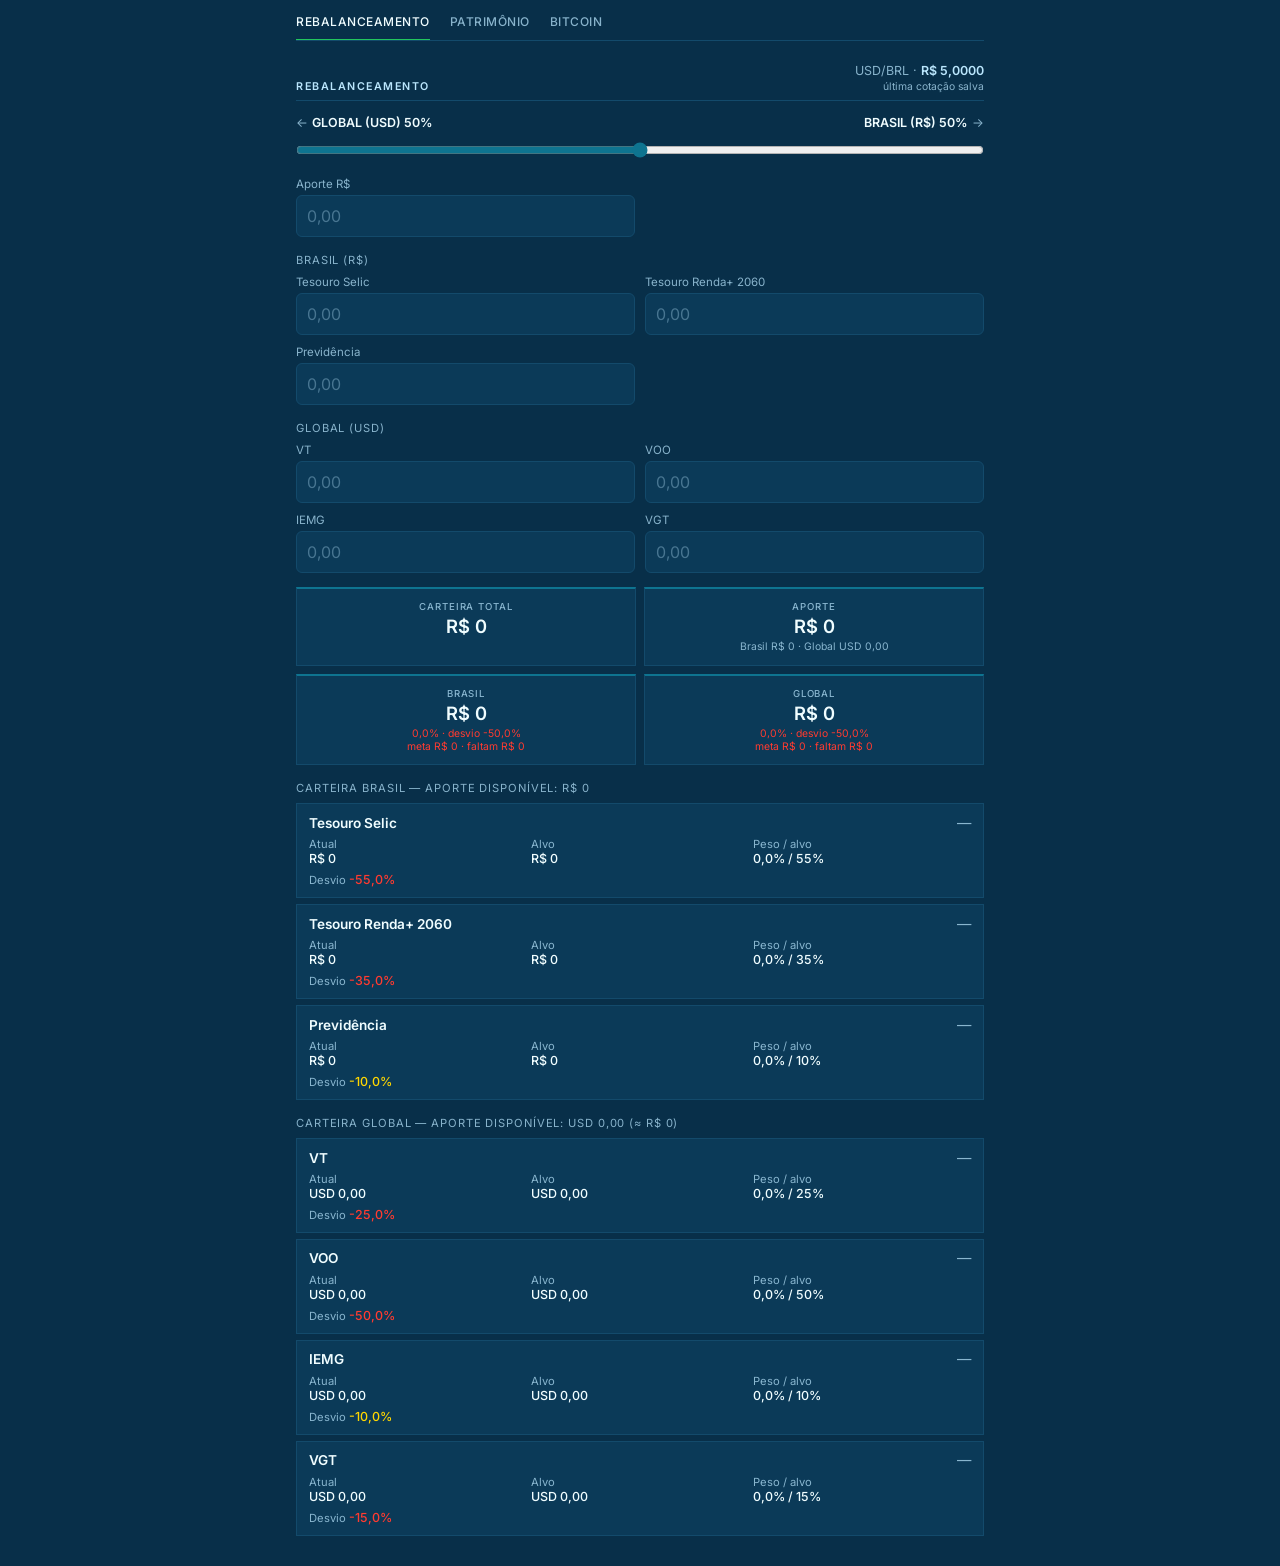
==== ferramentas/investimentos/index.html @ b2aef5d7 "Importa meus_investimentos para ferramentas/investimentos (histórico preservado)" ====
<!doctype html>
<html lang="pt-BR">
<head>
<meta charset="utf-8">
<meta name="viewport" content="width=device-width, initial-scale=1, viewport-fit=cover">
<meta name="robots" content="noindex, nofollow">
<meta name="apple-mobile-web-app-capable" content="yes">
<meta name="mobile-web-app-capable" content="yes">
<meta name="apple-mobile-web-app-status-bar-style" content="black-translucent">
<meta name="apple-mobile-web-app-title" content="Investimentos">
<meta name="theme-color" content="#082F49">
<title>Meus Investimentos</title>
<link rel="apple-touch-icon" href="apple-touch-icon.png">
<link rel="icon" type="image/png" href="apple-touch-icon.png">
<link rel="preconnect" href="https://fonts.googleapis.com">
<link rel="preconnect" href="https://fonts.gstatic.com" crossorigin>
<link href="https://fonts.googleapis.com/css2?family=Inter:wght@300;400;500;600;700&display=swap" rel="stylesheet">
<!--
  Meus Investimentos — versão web (iPhone) da sub-aba Pessoal > Investimentos
  do OpsDesk (pessoal_engine._render_rebalanceamento). Mesma regra: alvos,
  spread/IOF, rebalanceamento Brasil x Global, patrimônio consolidado e zonas
  de volatilidade + aporte extra do BTC. Sem servidor: câmbio e candles vêm de
  APIs públicas com CORS, e os valores digitados ficam só no aparelho
  (localStorage) — nada vai para o arquivo publicado.
-->
<style>
/* Paleta: #082F49 fundo · #0E7490 destaque · #22C55E positivo/ativo ·
   #BAE6FD texto secundário · #F0FDFF texto. Amarelo/vermelho só como
   semântica (alerta/erro) nos desvios e zonas. */
:root {
  --fundo: #082F49;
  --painel: #0B3A58;
  --borda: #134A6B;
  --texto: #F0FDFF;
  --azul-claro: #BAE6FD;
  --cinza: rgba(186, 230, 253, 0.72);
  --destaque: #0E7490;
  --verde: #22C55E;
  --vermelho: #FF3B30;
  --amarelo: #FFD600;
  --grafico: #061F33;
}
* { box-sizing: border-box; -webkit-tap-highlight-color: transparent; }
html, body { margin: 0; background: var(--fundo); color: var(--texto); }
body {
  font-family: 'Inter', -apple-system, sans-serif; font-size: 14px;
  padding: calc(env(safe-area-inset-top) + 8px) 16px calc(env(safe-area-inset-bottom) + 24px);
  max-width: 720px; margin: 0 auto;
}

/* Sub-abas (mesmo desenho do radio estilizado do app) */
.abas { display: flex; gap: 20px; border-bottom: 1px solid var(--borda); overflow-x: auto; }
.abas button {
  background: none; border: 0; padding: 6px 0 10px; cursor: pointer; white-space: nowrap;
  font: 500 12px 'Inter', sans-serif; letter-spacing: .5px; color: var(--cinza);
  border-bottom: 2px solid transparent; margin-bottom: -1px;
}
.abas button.ativa { color: var(--texto); border-bottom-color: var(--verde); }
.aba { display: none; }
.aba.ativa { display: block; }

.sec-hdr {
  font-size: .67rem; font-weight: 600; text-transform: uppercase; letter-spacing: .14em;
  color: var(--azul-claro); border-bottom: 1px solid var(--borda);
  padding-bottom: .4rem; margin: 1.4rem 0 .9rem;
}
/* Câmbio no canto do cabeçalho da seção (mesmo desenho do antigo topo) */
.sec-hdr.com-fx { display: flex; justify-content: space-between; align-items: flex-end; gap: 12px; }
.fx { font-size: .78rem; font-weight: 400; color: var(--cinza); text-align: right; text-transform: none; letter-spacing: 0; }
.fx strong { color: var(--azul-claro); font-weight: 600; }
.fx small { display: block; font-size: .65rem; margin-top: 2px; }
.sub-hdr { font-size: .7rem; color: var(--cinza); text-transform: uppercase; letter-spacing: .08em; margin: 1rem 0 .5rem; }

.grade { display: grid; grid-template-columns: 1fr 1fr; gap: 10px; }
.campo label { display: block; font-size: .72rem; color: var(--cinza); margin-bottom: 4px; }
.campo input {
  width: 100%; height: 42px; padding: 0 10px; border-radius: 6px;
  background: var(--painel); border: 1px solid var(--borda); color: var(--texto);
  font: 400 16px 'Inter', sans-serif; /* 16px: abaixo disso o iOS dá zoom no foco */
}
.campo input:focus { outline: none; border-color: var(--destaque); }
.campo input::placeholder { color: rgba(186, 230, 253, 0.35); }

.regua-rot { display: flex; justify-content: space-between; font-size: .78rem; color: var(--cinza); margin-bottom: 6px; }
.regua-rot strong { color: var(--texto); font-weight: 600; }
input[type=range] { width: 100%; accent-color: var(--destaque); height: 28px; margin: 0; }

.kpis { display: grid; grid-template-columns: 1fr 1fr; gap: 8px; margin-top: 14px; }
.kpi {
  background: var(--painel); border: 1px solid var(--borda); border-top: 2px solid var(--destaque);
  padding: .75rem .6rem .7rem; text-align: center; min-width: 0;
}
.kpi-label { font-size: .6rem; font-weight: 500; text-transform: uppercase; letter-spacing: .1em; color: var(--cinza); }
.kpi-value { font-size: 1.15rem; font-weight: 600; margin-top: .25rem; line-height: 1.1; overflow-wrap: anywhere; }
.kpi-sub { font-size: .65rem; color: var(--cinza); margin-top: .25rem; }

/* Ativo da carteira: card no lugar da tabela de 7 colunas */
.ativo { background: var(--painel); border: 1px solid var(--borda); padding: .6rem .75rem; margin-bottom: 6px; }
.ativo-l1 { display: flex; justify-content: space-between; align-items: baseline; gap: 8px; }
.ativo-nome { font-weight: 600; font-size: .85rem; }
.ativo-aporte { font-weight: 700; font-size: .9rem; color: var(--verde); }
.ativo-aporte.nada { color: var(--cinza); font-weight: 400; }
.ativo-l2 { display: grid; grid-template-columns: repeat(3, 1fr); gap: 4px; margin-top: .4rem; font-size: .7rem; color: var(--cinza); }
.ativo-l2 b { display: block; color: var(--texto); font-weight: 500; font-size: .78rem; }

.consolidado {
  background: var(--painel); border: 2px solid var(--verde); padding: 1.1rem 1rem; text-align: center; margin-top: 16px;
}
.consolidado .rot { font-size: .58rem; color: var(--cinza); text-transform: uppercase; letter-spacing: .18em; }
.consolidado .val { font-size: 2rem; font-weight: 700; color: var(--verde); line-height: 1.1; margin-top: .5rem; }
.consolidado .rodape { border-top: 1px solid var(--borda); margin-top: .8rem; padding-top: .6rem; font-size: .75rem; color: var(--cinza); line-height: 1.5; }

.btc-info { background: var(--painel); border: 1px solid var(--borda); padding: .7rem .6rem; margin-top: 12px; text-align: center; }
.btc-info .linha { display: grid; grid-template-columns: repeat(4, 1fr); gap: 4px; }
.btc-info .r { font-size: .55rem; color: var(--cinza); text-transform: uppercase; letter-spacing: .06em; }
.btc-info .v { font-size: .82rem; margin-top: 2px; overflow-wrap: anywhere; }
.btc-info .desc { font-size: .72rem; color: var(--cinza); margin-top: .5rem; }

.legenda { display: flex; flex-wrap: wrap; gap: 12px; font-size: .68rem; color: var(--cinza); margin: 8px 0 4px; }
.legenda svg { vertical-align: middle; margin-right: 4px; }
#grafico { position: relative; background: var(--grafico); border: 1px solid var(--borda); touch-action: pan-y; }
#grafico svg { display: block; width: 100%; }
#dica {
  position: absolute; top: 6px; left: 6px; pointer-events: none; display: none;
  background: rgba(8, 47, 73, 0.94); border: 1px solid var(--borda); padding: 5px 8px;
  font-size: .68rem; line-height: 1.45; color: var(--texto);
}

.evento { background: var(--painel); border: 1px solid var(--borda); padding: .45rem .7rem; margin-bottom: 5px; }
.evento .l1 { display: flex; justify-content: space-between; }
.evento .z { font-size: .65rem; font-weight: 700; }
.evento .a { font-size: .85rem; font-weight: 700; }
.evento .l2 { font-size: .65rem; color: var(--cinza); margin-top: 2px; }
.total-btc { background: var(--painel); border: 1px solid var(--borda); border-left: 3px solid; padding: .6rem .85rem; margin: 12px 0 6px; }
.total-btc .r { font-size: .55rem; text-transform: uppercase; letter-spacing: .09em; }
.total-btc .v { font-size: 1.15rem; font-weight: 700; margin-top: .25rem; }
.total-btc .s { font-size: .65rem; color: var(--cinza); margin-top: .2rem; }
.aviso { color: var(--cinza); font-size: .75rem; padding: .5rem 0; }
</style>
</head>
<body>

<nav class="abas" id="abas">
  <button data-aba="rebal">REBALANCEAMENTO</button>
  <button data-aba="patri">PATRIMÔNIO</button>
  <button data-aba="btc">BITCOIN</button>
</nav>

<!-- ══ 1. Rebalanceamento ══ -->
<section class="aba" id="aba-rebal">
  <div class="sec-hdr com-fx"><span>Rebalanceamento</span>
    <div class="fx">USD/BRL &middot; <strong id="cambio">—</strong><small id="cambio-quando"></small></div></div>
  <div class="regua-rot">
    <span>&larr; <strong id="rot-gl">GLOBAL (USD) 50%</strong></span>
    <span><strong id="rot-br">BRASIL (R$) 50%</strong> &rarr;</span>
  </div>
  <input type="range" id="meta_brl" min="0" max="100" step="5" value="50">
  <div class="grade" style="margin-top:10px">
    <div class="campo"><label for="ap_brl">Aporte R$</label>
      <input id="ap_brl" class="num" inputmode="decimal" placeholder="0,00"></div>
  </div>

  <div class="sub-hdr">Brasil (R$)</div>
  <div class="grade" id="inp-br"></div>
  <div class="sub-hdr">Global (USD)</div>
  <div class="grade" id="inp-gl"></div>

  <div class="kpis" id="kpis"></div>

  <div class="sub-hdr" id="hdr-br"></div>
  <div id="cart-br"></div>
  <div class="sub-hdr" id="hdr-gl"></div>
  <div id="cart-gl"></div>
</section>

<!-- ══ 2. Visão global do patrimônio ══ -->
<section class="aba" id="aba-patri">
  <div class="sec-hdr">Visão Global do Patrimônio</div>
  <div class="grade" id="inp-saldos"></div>
  <div class="consolidado">
    <div class="rot">Patrimônio Consolidado</div>
    <div class="val" id="total-geral">R$ 0</div>
    <div class="rodape" id="total-rodape"></div>
  </div>
</section>

<!-- ══ 3. Bitcoin — aporte extra ══ -->
<section class="aba" id="aba-btc">
  <div class="sec-hdr">Bitcoin</div>
  <div id="btc-carregando" class="aviso">Buscando dados do BTC...</div>
  <div id="btc-conteudo" style="display:none">
    <div class="legenda" id="legenda"></div>
    <div id="grafico"><div id="dica"></div></div>
    <div class="grade" style="margin-top:14px">
      <div class="campo"><label for="btc_saldo">Saldo BTC (R$)</label>
        <input id="btc_saldo" class="num" inputmode="decimal" placeholder="0,00"></div>
    </div>
    <div class="btc-info" id="btc-info"></div>
    <div style="margin-top:14px">
      <div class="regua-rot"><span>Coeficiente de agressividade (K)</span><strong id="rot-k">0,30</strong></div>
      <input type="range" id="btc_K" min="0.1" max="1" step="0.05" value="0.3">
      <div class="regua-rot" style="font-size:.65rem"><span>0,1 conservador</span><span>0,3 moderado</span><span>0,6 agressivo</span></div>
    </div>
    <div id="btc-eventos"></div>
  </div>
</section>

<script>
// ── Configuração estratégica (igual a pessoal_engine._render_rebalanceamento) ──
const TARGETS = {
  brasil: { "Tesouro Selic": 0.55, "Tesouro Renda+ 2060": 0.35, "Previdência": 0.10 },
  global: { "VT": 0.25, "VOO": 0.50, "IEMG": 0.10, "VGT": 0.15 },
};
const SPREAD = 0.005, IOF = 0.011, DESVIO_LIMITE = 0.10;
const CAMBIO_PADRAO = 5.0;   // mesmo fallback do app quando não há cotação

// (rótulo, chave, moeda) — saldo total de cada conta na moeda dela
const SALDOS = [
  ["XP Guilherme", "cs_xp_gui", "BRL"], ["XP Guilherme", "cs_xp_gui_usd", "USD"],
  ["XP Camila", "cs_xp_cam", "BRL"],    ["XP Camila", "cs_xp_cam_usd", "USD"],
  ["BTC", "cs_btc", "BRL"],             ["Itaú", "cs_itau", "BRL"],
  ["Nubank", "cs_nubank", "BRL"],       ["C6", "cs_c6", "BRL"],
  ["Nomad", "cs_nomad", "USD"],         ["Hyperliquid", "cs_hyperliq", "USD"],
];

const COR = { verde: "#22C55E", amarelo: "#FFD600", vermelho: "#FF3B30", cinza: "rgba(186,230,253,0.72)",
              texto: "#F0FDFF", claro: "#BAE6FD", grade: "#0E3A57" };

// ── Persistência local (só neste aparelho) ──
const LS = "meus-investimentos:v1";
let estado = {};
try { estado = JSON.parse(localStorage.getItem(LS)) || {}; } catch (e) { estado = {}; }
function salvar() { try { localStorage.setItem(LS, JSON.stringify(estado)); } catch (e) {} }

// ── Formatação BR ──
const fmt = (v, casas = 0) => Number(v || 0).toLocaleString("pt-BR",
  { minimumFractionDigits: casas, maximumFractionDigits: casas });
const brl = v => "R$ " + fmt(v, 0);
const brl2 = v => "R$ " + fmt(v, 2);
const usd = v => "USD " + fmt(v, 2);
const usd0 = v => "USD " + fmt(v, 0);
const pct = (v, casas = 1, sinal = false) => (sinal && v >= 0 ? "+" : "") + fmt(v * 100, casas) + "%";
function parseNum(s) {
  s = String(s || "").replace(/[R$\sUSD]/g, "");
  if (!s) return 0;
  if (s.includes(",")) s = s.replace(/\./g, "").replace(",", ".");
  const v = parseFloat(s);
  return isFinite(v) && v > 0 ? v : 0;
}
const corDesvio = d => Math.abs(d) <= 0.05 ? COR.verde : Math.abs(d) <= DESVIO_LIMITE ? COR.amarelo : COR.vermelho;
const $ = id => document.getElementById(id);

// ── Campos ──
function criarCampo(destino, chave, rotulo) {
  const d = document.createElement("div");
  d.className = "campo";
  d.innerHTML = `<label for="${chave}">${rotulo}</label>
    <input id="${chave}" class="num" inputmode="decimal" placeholder="0,00">`;
  destino.appendChild(d);
}
Object.keys(TARGETS.brasil).forEach(a => criarCampo($("inp-br"), "port_br_" + a, a));
Object.keys(TARGETS.global).forEach(a => criarCampo($("inp-gl"), "port_gl_" + a, a));
SALDOS.forEach(([r, k, m]) => criarCampo($("inp-saldos"), k, `${r} (${m === "BRL" ? "R$" : "USD"})`));

document.querySelectorAll("input.num").forEach(inp => {
  if (estado[inp.id]) inp.value = fmt(estado[inp.id], 2);
  inp.addEventListener("input", () => { estado[inp.id] = parseNum(inp.value); salvar(); recalcular(); });
  inp.addEventListener("blur", () => { const v = parseNum(inp.value); inp.value = v ? fmt(v, 2) : ""; });
});
const val = id => estado[id] || 0;

["meta_brl", "btc_K"].forEach(id => {
  if (estado[id] != null) $(id).value = estado[id];
  $(id).addEventListener("input", () => { estado[id] = parseFloat($(id).value); salvar(); recalcular(); });
});

// ── Abas ──
function abrirAba(nome) {
  document.querySelectorAll(".abas button").forEach(b => b.classList.toggle("ativa", b.dataset.aba === nome));
  document.querySelectorAll(".aba").forEach(s => s.classList.toggle("ativa", s.id === "aba-" + nome));
  estado.aba = nome; salvar();
  if (nome === "btc") desenharGrafico();
}
document.querySelectorAll(".abas button").forEach(b => b.addEventListener("click", () => abrirAba(b.dataset.aba)));

// ── Rebalanceamento (mesma conta de _rebalan) ──
function rebalan(brasil, global, aporteBrl, aporteUsd, cambio, META) {
  const soma = o => Object.values(o).reduce((a, b) => a + b, 0);
  const totalBr = soma(brasil), totalGl = soma(global) * cambio, totalPat = totalBr + totalGl;
  const pesoBr = totalPat ? totalBr / totalPat : 0, pesoGl = totalPat ? totalGl / totalPat : 0;
  const totalAp = aporteBrl + aporteUsd * cambio * (1 - SPREAD - IOF);
  const totalFut = totalPat + totalAp;
  const necBr = totalFut * META.brasil - totalBr, necGl = totalFut * META.global - totalGl;
  let alocBr, alocGl;
  if (necBr > 0 && necGl > 0) { alocBr = totalAp * necBr / (necBr + necGl); alocGl = totalAp * necGl / (necBr + necGl); }
  else if (necBr <= 0) { alocBr = 0; alocGl = totalAp; }
  else { alocBr = totalAp; alocGl = 0; }

  // O aporte segue a regra do app (alvo interno = classe depois do aporte); o
  // "Alvo" exibido é o da meta do slider (carteira futura × meta × peso), para
  // a tela mostrar onde cada ativo deveria estar com a meta escolhida.
  const recBr = {};
  for (const [at, pa] of Object.entries(TARGETS.brasil)) {
    const va = brasil[at] || 0, alvoAp = (totalBr + alocBr) * pa;
    recBr[at] = { atual: va, alvo: totalFut * META.brasil * pa, aporte: Math.max(0, alvoAp - va),
      desvio: totalBr ? va / totalBr - pa : -pa, peso_atual: totalBr ? va / totalBr : 0, peso_alvo: pa };
  }
  let s = Object.values(recBr).reduce((a, v) => a + v.aporte, 0);
  if (s > 0) { const f = Math.min(1, alocBr / s); Object.values(recBr).forEach(v => v.aporte *= f); }

  const alocGlUsd = cambio ? alocGl / cambio * (1 - SPREAD - IOF) : 0;
  const totalGlUsd = soma(global);
  const recGl = {};
  for (const [at, pa] of Object.entries(TARGETS.global)) {
    const va = global[at] || 0, alvoAp = (totalGlUsd + alocGlUsd) * pa;
    recGl[at] = { atual: va, alvo: cambio ? totalFut * META.global / cambio * pa : 0, aporte: Math.max(0, alvoAp - va),
      desvio: totalGlUsd ? va / totalGlUsd - pa : -pa, peso_atual: totalGlUsd ? va / totalGlUsd : 0, peso_alvo: pa };
  }
  s = Object.values(recGl).reduce((a, v) => a + v.aporte, 0);
  if (s > 0) { const f = Math.min(1, alocGlUsd / s); Object.values(recGl).forEach(v => v.aporte *= f); }

  return { totalBr, totalGl, totalPat, pesoBr, pesoGl, devBr: pesoBr - META.brasil, devGl: pesoGl - META.global,
           alocBr, alocGl, alocGlUsd, recBr, recGl, totalAp, necBr, necGl,
           metaBr: totalFut * META.brasil, metaGl: totalFut * META.global };
}

function kpi(rot, v, sub = "", cor = COR.cinza) {
  return `<div class="kpi"><div class="kpi-label">${rot}</div><div class="kpi-value">${v}</div>
    ${sub ? `<div class="kpi-sub" style="color:${cor}">${sub}</div>` : ""}</div>`;
}
// Meta da classe em R$ (carteira depois do aporte × % do slider) e quanto falta
// ou sobra para ela, já contando o aporte
const faltaMeta = (meta, nec) => `meta ${brl(meta)} · ${nec >= 0 ? "faltam" : "sobram"} ${brl(Math.abs(nec))}`;
function cardsAtivos(rec, f) {
  return Object.entries(rec).map(([at, v]) => `
    <div class="ativo">
      <div class="ativo-l1"><span class="ativo-nome">${at}</span>
        <span class="ativo-aporte ${v.aporte > 0.5 ? "" : "nada"}">${v.aporte > 0.5 ? "+ " + f(v.aporte) : "—"}</span></div>
      <div class="ativo-l2">
        <span>Atual<b>${f(v.atual)}</b></span>
        <span>Alvo<b>${f(v.alvo)}</b></span>
        <span>Peso / alvo<b>${pct(v.peso_atual)} / ${pct(v.peso_alvo, 0)}</b></span>
      </div>
      <div class="ativo-l2" style="grid-template-columns:1fr">
        <span>Desvio <b style="display:inline;color:${corDesvio(v.desvio)}">${pct(v.desvio, 1, true)}</b></span>
      </div>
    </div>`).join("");
}

let cambio = estado.cambio || CAMBIO_PADRAO;
let btc = null;

function recalcular() {
  // Rebalanceamento
  const metaBr = parseInt($("meta_brl").value, 10);
  $("rot-gl").textContent = `GLOBAL (USD) ${100 - metaBr}%`;
  $("rot-br").textContent = `BRASIL (R$) ${metaBr}%`;
  const META = { brasil: metaBr / 100, global: 1 - metaBr / 100 };
  const brasil = {}, global = {};
  Object.keys(TARGETS.brasil).forEach(a => brasil[a] = val("port_br_" + a));
  Object.keys(TARGETS.global).forEach(a => global[a] = val("port_gl_" + a));
  const r = rebalan(brasil, global, val("ap_brl"), 0, cambio, META);   // aporte só em BRL

  $("kpis").innerHTML =
    kpi("Carteira Total", brl(r.totalPat)) +
    kpi("Aporte", brl(r.totalAp), `Brasil ${brl(r.alocBr)} · Global ${usd(r.alocGlUsd)}`) +
    kpi("Brasil", brl(r.totalBr), `${fmt(r.pesoBr * 100, 1)}% · desvio ${pct(r.devBr, 1, true)}<br>${faltaMeta(r.metaBr, r.necBr)}`, corDesvio(r.devBr)) +
    kpi("Global", brl(r.totalGl), `${fmt(r.pesoGl * 100, 1)}% · desvio ${pct(r.devGl, 1, true)}<br>${faltaMeta(r.metaGl, r.necGl)}`, corDesvio(r.devGl));
  $("hdr-br").textContent = `Carteira Brasil — aporte disponível: ${brl(r.alocBr)}`;
  $("hdr-gl").textContent = `Carteira Global — aporte disponível: ${usd(r.alocGlUsd)} (≈ ${brl(r.alocGl)})`;
  $("cart-br").innerHTML = cardsAtivos(r.recBr, brl);
  $("cart-gl").innerHTML = cardsAtivos(r.recGl, usd);

  // Patrimônio consolidado
  let totBrl = 0, totUsd = 0;
  SALDOS.forEach(([, k, m]) => { if (m === "BRL") totBrl += val(k); else totUsd += val(k); });
  $("total-geral").textContent = brl(totBrl + totUsd * cambio);
  $("cambio").textContent = "R$ " + fmt(cambio, 4);
  $("cambio-quando").textContent = cambioQuando;
  $("total-rodape").innerHTML = `R$ ${fmt(totBrl, 0)} + USD ${fmt(totUsd, 0)}<br>USD/BRL R$ ${fmt(cambio, 4)} &middot; ${cambioQuando}`;

  $("rot-k").textContent = fmt(parseFloat($("btc_K").value), 2);
  renderBtcPainel();
}

// ── Câmbio (AwesomeAPI; reserva: open.er-api) ──
async function buscarCambio() {
  try {
    const j = await (await fetch("https://economia.awesomeapi.com.br/json/last/USD-BRL", { cache: "no-store" })).json();
    const v = parseFloat(j.USDBRL.bid);
    if (v > 0) return { v, quando: new Date(parseInt(j.USDBRL.timestamp, 10) * 1000) };
  } catch (e) {}
  try {
    const j = await (await fetch("https://open.er-api.com/v6/latest/USD", { cache: "no-store" })).json();
    const v = j.rates && j.rates.BRL;
    if (v > 0) return { v, quando: new Date(j.time_last_update_unix * 1000) };
  } catch (e) {}
  return null;
}
let cambioQuando = "última cotação salva";
function mostrarCambio(quando, offline) {
  cambioQuando = offline || !quando ? "última cotação salva"
    : "cotação de " + quando.toLocaleString("pt-BR", { day: "2-digit", month: "2-digit", hour: "2-digit", minute: "2-digit" });
}

// ── BTC (mesma lógica de _calcular_btc / _bandas_para_mes) ──
// Candles diários BTCUSDT da Binance (dia em UTC, como o BTC-USD do Yahoo)
const ym = d => d.toISOString().slice(0, 7);
const VOL_PERIOD = 20;

function stdAmostral(arr) {
  const m = arr.reduce((a, b) => a + b, 0) / arr.length;
  return Math.sqrt(arr.reduce((a, b) => a + (b - m) ** 2, 0) / (arr.length - 1));
}
const r6 = x => Math.round(x * 1e6) / 1e6;

function bandasParaMes(hist, ano, mes) {   // mes 1–12
  const fimMesAnt = new Date(Date.UTC(ano, mes - 1, 0));
  const refStr = ym(fimMesAnt);
  let ref = hist.filter(c => ym(c.t) === refStr);
  if (!ref.length) ref = hist.filter(c => c.t <= fimMesAnt);
  if (!ref.length) return null;
  const u = ref[ref.length - 1];
  if (u.volMensal == null || isNaN(u.volMensal)) return null;
  const b = u.c, v = u.volMensal;
  return { base: b, ub1: b * (1 + v), ub2: b * (1 + 2 * v), lb1: b * (1 - v), lb2: b * (1 - 2 * v),
           vol_mensal: v, vol_anual: u.volAnual,
           mes_ref: String(fimMesAnt.getUTCMonth() + 1).padStart(2, "0") + "/" + fimMesAnt.getUTCFullYear() };
}
function ultDuMes(ano, mes) {
  const d = new Date(Date.UTC(ano, mes, 0));
  while (d.getUTCDay() === 0 || d.getUTCDay() === 6) d.setUTCDate(d.getUTCDate() - 1);
  return d;
}

async function calcularBtc() {
  let raw = null;
  for (const host of ["https://data-api.binance.vision", "https://api.binance.com"]) {
    try {
      const r = await fetch(`${host}/api/v3/klines?symbol=BTCUSDT&interval=1d&limit=1000`, { cache: "no-store" });
      if (r.ok) { raw = await r.json(); break; }
    } catch (e) {}
  }
  if (!raw || !raw.length) return null;
  const agora = Date.now();
  const todos = raw.map(k => ({ t: new Date(k[0]), o: +k[1], h: +k[2], l: +k[3], c: +k[4], parcial: k[6] > agora }));

  // Candle do dia ainda aberto fica fora do histórico de σ (preço atual vem dele)
  const intra = todos[todos.length - 1].parcial ? todos[todos.length - 1] : null;
  const hist = intra ? todos.slice(0, -1) : todos.slice();
  const precoAtual = intra ? intra.c : hist[hist.length - 1].c;

  hist.forEach((c, i) => {
    c.ret = i ? c.c / hist[i - 1].c - 1 : NaN;
    if (i >= VOL_PERIOD) {
      const janela = hist.slice(i - VOL_PERIOD + 1, i + 1).map(x => x.ret);
      c.volAnual = r6(stdAmostral(janela) * Math.sqrt(252));
      c.volMensal = r6(c.volAnual / Math.sqrt(12));
    } else { c.volAnual = NaN; c.volMensal = NaN; }
  });

  const hoje = new Date();
  const anoH = hoje.getFullYear(), mesH = hoje.getMonth() + 1;
  const bAtual = bandasParaMes(hist, anoH, mesH);
  if (!bAtual) return null;

  // ATH: máxima dos últimos 2 anos
  const corte2a = new Date(Date.UTC(anoH - 2, hoje.getMonth(), hoje.getDate()));
  const ath = Math.max(...todos.filter(c => c.t >= corte2a).map(c => c.h));

  // Candles fechados do mês atual, para varrer as zonas atingidas
  const mesStr = `${anoH}-${String(mesH).padStart(2, "0")}`;
  const dfMes = hist.filter(c => ym(c.t) === mesStr);

  const b = { preco_base: bAtual.base, preco_atual: precoAtual, vol_anual: bAtual.vol_anual,
    vol_mensal: bAtual.vol_mensal, ub1: bAtual.ub1, ub2: bAtual.ub2, lb1: bAtual.lb1, lb2: bAtual.lb2,
    mes_ref: bAtual.mes_ref, ath, dfMes };
  const p = precoAtual;
  if (p > b.ub2)             b.posicao = ["SOBRECOMPRADO", "Acima de +2σ — risco elevado de reversão", COR.vermelho];
  else if (p > b.ub1)        b.posicao = ["AQUECIDO", "Entre +1σ e +2σ — momentum positivo, atenção", COR.amarelo];
  else if (p > b.preco_base) b.posicao = ["NEUTRO-ALTA", "Acima do preço-base, dentro das bandas normais", COR.claro];
  else if (p > b.lb1)        b.posicao = ["NEUTRO-BAIXA", "Abaixo do preço-base, dentro das bandas normais", COR.texto];
  else if (p > b.lb2)        b.posicao = ["BARATO", "Entre -1σ e -2σ — zona de acumulação histórica", COR.verde];
  else                       b.posicao = ["MUITO BARATO", "Abaixo de -2σ — evento raro, oportunidade forte", COR.verde];

  // Gráfico: 3 meses (mês-2, mês-1, mês atual), bandas de cada mês até o último DU
  const meses = [];
  for (let k = 2; k >= 0; k--) { const d = new Date(anoH, hoje.getMonth() - k, 1); meses.push([d.getFullYear(), d.getMonth() + 1]); }
  const inicio = new Date(Date.UTC(meses[0][0], meses[0][1] - 1, 1));
  b.graf = {
    candles: hist.filter(c => c.t >= inicio), intra, inicio, fim: ultDuMes(anoH, mesH),
    bandas: meses.map(([a, m]) => ({ a, m, x0: new Date(Date.UTC(a, m - 1, 1)), x1: ultDuMes(a, m), b: bandasParaMes(hist, a, m) }))
                 .filter(x => x.b),
  };
  return b;
}

// (chave, cor, rótulo, tracejado, espessura) — -1σ e -2σ no verde das zonas de compra,
// separados pelo traço; velas de alta em verde e de baixa em azul claro (o
// teal #0E7490 some no fundo escuro do gráfico)
const BANDAS = [["ub2", "#F0FDFF", "+2σ", "5 4", 1.5], ["ub1", "#BAE6FD", "+1σ", "5 4", 1.5],
                ["base", "rgba(186,230,253,0.45)", "Base", "5 4", 1.5],
                ["lb1", "#22C55E", "-1σ", "5 4", 1.5], ["lb2", "#22C55E", "-2σ", "1.5 3", 2.2]];
const VELA = { alta: "#22C55E", baixa: "#BAE6FD" };
$("legenda").innerHTML = BANDAS.map(([, c, s, d, w]) =>
  `<span><svg width="16" height="4"><line x1="0" x2="16" y1="2" y2="2" stroke="${c}" stroke-width="${w}" stroke-dasharray="${d}"/></svg>${s}</span>`).join("");

function desenharGrafico() {
  if (!btc || !$("aba-btc").classList.contains("ativa")) return;
  const g = btc.graf, box = $("grafico");
  const W = box.clientWidth || 340, H = Math.round(Math.min(400, Math.max(260, W * 0.75)));
  const ML = 4, MR = 52, MT = 10, MB = 22;
  const velas = g.intra ? [...g.candles, g.intra] : g.candles;
  const vals = velas.flatMap(c => [c.h, c.l]).concat(g.bandas.flatMap(x => [x.b.ub2, x.b.lb2]));
  let yMin = Math.min(...vals), yMax = Math.max(...vals);
  const pad = (yMax - yMin) * 0.04; yMin -= pad; yMax += pad;
  const t0 = g.inicio.getTime(), t1 = g.fim.getTime() + 864e5;
  const X = t => ML + (t - t0) / (t1 - t0) * (W - ML - MR);
  const Y = v => MT + (yMax - v) / (yMax - yMin) * (H - MT - MB);
  const larg = Math.max(1, (W - ML - MR) / ((t1 - t0) / 864e5) * 0.7);

  let svg = `<svg viewBox="0 0 ${W} ${H}" height="${H}" font-family="Inter" font-size="10">`;
  // grade horizontal + rótulos de preço
  const passo = Math.pow(10, Math.floor(Math.log10((yMax - yMin) / 4)));
  const mult = [1, 2, 2.5, 5, 10].find(m => (yMax - yMin) / (passo * m) <= 6) * passo;
  for (let v = Math.ceil(yMin / mult) * mult; v <= yMax; v += mult) {
    svg += `<line x1="${ML}" x2="${W - MR}" y1="${Y(v)}" y2="${Y(v)}" stroke="${COR.grade}"/>
      <text x="${W - MR + 4}" y="${Y(v) + 3}" fill="${COR.cinza}">${fmt(v / 1000, 0)} mil</text>`;
  }
  // meses no eixo x
  g.bandas.concat().forEach(x => {
    const nome = x.x0.toLocaleString("pt-BR", { month: "short", timeZone: "UTC" }).replace(".", "");
    svg += `<line x1="${X(x.x0)}" x2="${X(x.x0)}" y1="${MT}" y2="${H - MB}" stroke="${COR.grade}"/>
      <text x="${X(x.x0) + 4}" y="${H - 7}" fill="${COR.cinza}">${nome}/${String(x.a).slice(2)}</text>`;
  });
  // bandas tracejadas
  g.bandas.forEach(x => BANDAS.forEach(([k, cor, , traco, esp]) => {
    svg += `<line x1="${X(x.x0)}" x2="${X(x.x1.getTime() + 864e5)}" y1="${Y(x.b[k])}" y2="${Y(x.b[k])}"
      stroke="${cor}" stroke-width="${esp}" stroke-dasharray="${traco}"/>`;
  }));
  // velas
  velas.forEach(c => {
    const cor = c.c >= c.o ? VELA.alta : VELA.baixa, xc = X(c.t.getTime() + 432e5);
    const op = c === g.intra ? ' opacity="0.75"' : "";
    const yTop = Y(Math.max(c.o, c.c)), hCorpo = Math.max(1, Math.abs(Y(c.o) - Y(c.c)));
    svg += `<g${op}><line x1="${xc}" x2="${xc}" y1="${Y(c.h)}" y2="${Y(c.l)}" stroke="${cor}"/>
      <rect x="${xc - larg / 2}" y="${yTop}" width="${larg}" height="${hCorpo}" fill="${cor}"/></g>`;
  });
  svg += `<line id="mira" x1="0" x2="0" y1="${MT}" y2="${H - MB}" stroke="${COR.claro}" stroke-dasharray="2 3" visibility="hidden"/></svg>`;
  box.innerHTML = svg + `<div id="dica"></div>`;

  // Toque: mostra a vela mais próxima
  const s = box.querySelector("svg"), mira = box.querySelector("#mira"), dica = $("dica");
  function mostrar(ev) {
    const rect = s.getBoundingClientRect(), px = (ev.clientX - rect.left) * W / rect.width;
    let melhor = velas[0];
    velas.forEach(c => { if (Math.abs(X(c.t.getTime() + 432e5) - px) < Math.abs(X(melhor.t.getTime() + 432e5) - px)) melhor = c; });
    const xc = X(melhor.t.getTime() + 432e5);
    mira.setAttribute("x1", xc); mira.setAttribute("x2", xc); mira.setAttribute("visibility", "visible");
    const banda = g.bandas.find(x => melhor.t >= x.x0 && melhor.t.getTime() < x.x1.getTime() + 864e5);
    dica.innerHTML = `<b>${melhor.t.toLocaleDateString("pt-BR", { timeZone: "UTC" })}${melhor === g.intra ? " (parcial)" : ""}</b><br>
      A ${fmt(melhor.o)} · M ${fmt(melhor.h)}<br>m ${fmt(melhor.l)} · F ${fmt(melhor.c)}` +
      (banda ? `<br><span style="color:${COR.cinza}">base ${fmt(banda.b.base)} · −1σ ${fmt(banda.b.lb1)} · −2σ ${fmt(banda.b.lb2)}</span>` : "");
    dica.style.display = "block";
    dica.style.left = (xc / W * rect.width > rect.width / 2 ? 6 : rect.width - dica.offsetWidth - 6) + "px";
  }
  s.addEventListener("pointerdown", mostrar);
  s.addEventListener("pointermove", ev => { if (ev.pointerType !== "touch" || ev.buttons) mostrar(ev); });
  s.addEventListener("pointerleave", () => { mira.setAttribute("visibility", "hidden"); dica.style.display = "none"; });
}
window.addEventListener("resize", desenharGrafico);

function renderBtcPainel() {
  if (!btc) return;
  // Campo próprio; vazio, cai no saldo BTC da visão global
  const posicao = val("btc_saldo") || val("cs_btc");
  const [zona, desc, cor] = btc.posicao;
  $("btc-info").innerHTML = `<div class="linha">
      <div><div class="r">Preço</div><div class="v">${usd0(btc.preco_atual)}</div></div>
      <div><div class="r">Vol. Mensal</div><div class="v">${fmt(btc.vol_mensal * 100, 2)}%</div></div>
      <div><div class="r">Posição</div><div class="v">${brl(posicao)}</div></div>
      <div><div class="r">Zona</div><div class="v" style="font-weight:700;color:${cor}">${zona}</div></div>
    </div><div class="desc">${desc}</div>`;

  const K = parseFloat($("btc_K").value), ath = btc.ath;
  const el = $("btc-eventos");
  if (posicao === 0) { el.innerHTML = `<div class="aviso">Preencha o saldo BTC para calcular o aporte extra.</div>`; return; }
  if (!btc.dfMes.length) { el.innerHTML = ""; return; }

  const eventos = [], vistas = new Set();
  for (const c of btc.dfMes) {
    let zonaEv, fator;
    if (c.l <= btc.lb2 && !vistas.has("MUITO BARATO")) { zonaEv = "MUITO BARATO"; fator = 1.5; }
    else if (c.l <= btc.lb1 && !vistas.has("BARATO")) { zonaEv = "BARATO"; fator = 1.0; }
    else continue;
    vistas.add(zonaEv);
    const dd = Math.max(0, (ath - c.l) / ath);
    const base = posicao * dd * fator * K;
    const ap = Math.round(Math.min(posicao * 0.20, Math.max(500, base)) * 100) / 100;
    eventos.push({ data: c.t.toLocaleDateString("pt-BR", { day: "2-digit", month: "2-digit", timeZone: "UTC" }),
                   zona: zonaEv, low: c.l, dd, fator, aporte: ap });
  }
  if (!eventos.length) { el.innerHTML = `<div class="aviso">Nenhuma banda de suporte atingida no mês atual.</div>`; return; }

  const total = eventos.reduce((a, e) => a + e.aporte, 0);
  const corTot = COR.verde;
  el.innerHTML = `<div class="total-btc" style="border-left-color:${corTot}">
      <div class="r" style="color:${corTot}">Total sugerido no mês</div>
      <div class="v">${brl2(total)}</div>
      <div class="s">ATH ref.: ${usd0(ath)} · K=${fmt(K, 2)}</div></div>` +
    eventos.map(e => { const cc = e.zona === "MUITO BARATO" ? COR.verde : COR.claro;
      return `<div class="evento" style="border-left:2px solid ${cc}">
        <div class="l1"><span class="z" style="color:${cc}">${e.zona}</span><span class="a">${brl2(e.aporte)}</span></div>
        <div class="l2">${e.data} · Low ${usd0(e.low)} · DD ${fmt(e.dd * 100, 1)}% · Fator ${fmt(e.fator, 1)}x</div></div>`; }).join("");
}

// ── Carga ──
let ultimaCarga = 0;
async function carregar() {
  ultimaCarga = Date.now();
  $("btc-carregando").style.display = ""; $("btc-carregando").textContent = "Buscando dados do BTC...";
  const [fx, b] = await Promise.all([buscarCambio(), calcularBtc().catch(() => null)]);
  if (fx) { cambio = fx.v; estado.cambio = fx.v; salvar(); mostrarCambio(fx.quando, false); }
  else mostrarCambio(null, true);
  btc = b;
  if (btc) { $("btc-carregando").style.display = "none"; $("btc-conteudo").style.display = ""; }
  else $("btc-carregando").textContent = "Não foi possível buscar os dados do BTC.";
  recalcular();
  desenharGrafico();
}
// Sem botão de atualizar: busca ao abrir e de novo quando o app volta à tela
// (instalado no iPhone ele é só retomado, não recarregado), se a última busca
// tiver mais de 5 min — o mesmo TTL do cache do app desktop
document.addEventListener("visibilitychange", () => {
  if (document.visibilityState === "visible" && Date.now() - ultimaCarga > 5 * 60 * 1000) carregar();
});

abrirAba(estado.aba || "rebal");
mostrarCambio(null, true);
recalcular();
carregar();
</script>
</body>
</html>
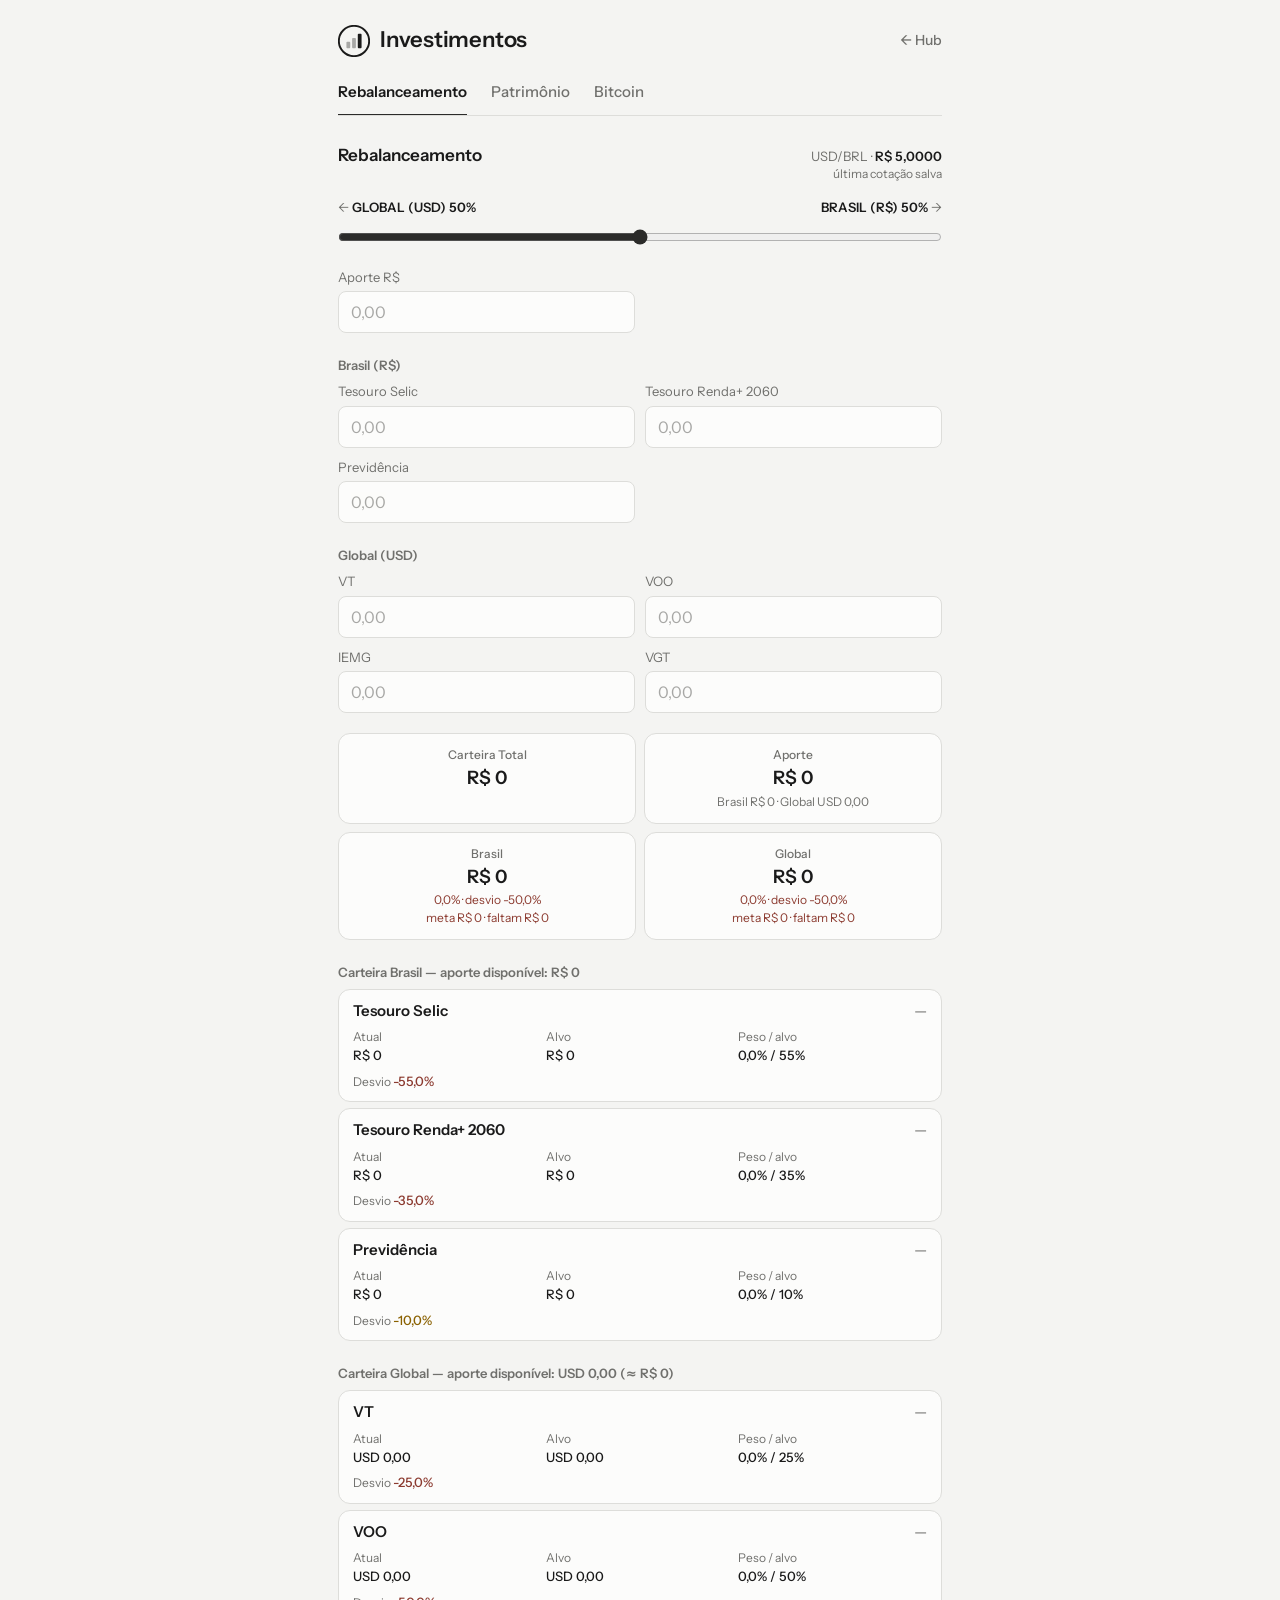
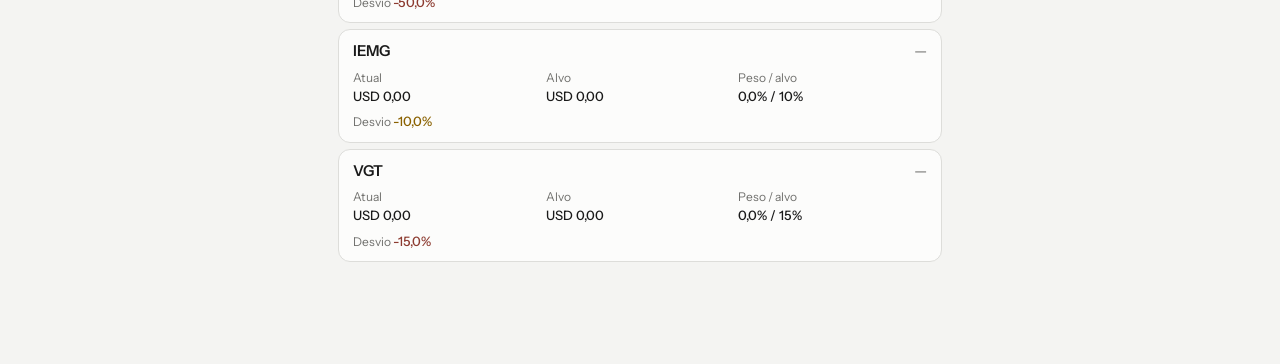
==== commit 8641234e: "Cria o hub: tela inicial, tema grafite compartilhado e backup dos dados - index.html com registro de" ====
--- a/ferramentas/investimentos/index.html
+++ b/ferramentas/investimentos/index.html
@@ -6,15 +6,17 @@
 <meta name="robots" content="noindex, nofollow">
 <meta name="apple-mobile-web-app-capable" content="yes">
 <meta name="mobile-web-app-capable" content="yes">
-<meta name="apple-mobile-web-app-status-bar-style" content="black-translucent">
+<meta name="apple-mobile-web-app-status-bar-style" content="default">
 <meta name="apple-mobile-web-app-title" content="Investimentos">
-<meta name="theme-color" content="#082F49">
-<title>Meus Investimentos</title>
-<link rel="apple-touch-icon" href="apple-touch-icon.png">
-<link rel="icon" type="image/png" href="apple-touch-icon.png">
+<meta name="theme-color" content="#F4F4F2" media="(prefers-color-scheme: light)">
+<meta name="theme-color" content="#151515" media="(prefers-color-scheme: dark)">
+<title>Investimentos</title>
+<link rel="apple-touch-icon" href="apple-touch-icon.png?v=2">
+<link rel="icon" type="image/png" href="icon-512.png?v=2">
 <link rel="preconnect" href="https://fonts.googleapis.com">
 <link rel="preconnect" href="https://fonts.gstatic.com" crossorigin>
-<link href="https://fonts.googleapis.com/css2?family=Inter:wght@300;400;500;600;700&display=swap" rel="stylesheet">
+<link href="https://fonts.googleapis.com/css2?family=Instrument+Sans:wght@400;500;600;700&display=swap" rel="stylesheet">
+<link rel="stylesheet" href="../../compartilhado/tema.css">
 <!--
   Meus Investimentos — versão web (iPhone) da sub-aba Pessoal > Investimentos
   do OpsDesk (pessoal_engine._render_rebalanceamento). Mesma regra: alvos,
@@ -24,126 +26,97 @@
   (localStorage) — nada vai para o arquivo publicado.
 -->
 <style>
-/* Paleta: #082F49 fundo · #0E7490 destaque · #22C55E positivo/ativo ·
-   #BAE6FD texto secundário · #F0FDFF texto. Amarelo/vermelho só como
-   semântica (alerta/erro) nos desvios e zonas. */
-:root {
-  --fundo: #082F49;
-  --painel: #0B3A58;
-  --borda: #134A6B;
-  --texto: #F0FDFF;
-  --azul-claro: #BAE6FD;
-  --cinza: rgba(186, 230, 253, 0.72);
-  --destaque: #0E7490;
-  --verde: #22C55E;
-  --vermelho: #FF3B30;
-  --amarelo: #FFD600;
-  --grafico: #061F33;
-}
-* { box-sizing: border-box; -webkit-tap-highlight-color: transparent; }
-html, body { margin: 0; background: var(--fundo); color: var(--texto); }
-body {
-  font-family: 'Inter', -apple-system, sans-serif; font-size: 14px;
-  padding: calc(env(safe-area-inset-top) + 8px) 16px calc(env(safe-area-inset-bottom) + 24px);
-  max-width: 720px; margin: 0 auto;
-}
-
-/* Sub-abas (mesmo desenho do radio estilizado do app) */
-.abas { display: flex; gap: 20px; border-bottom: 1px solid var(--borda); overflow-x: auto; }
-.abas button {
-  background: none; border: 0; padding: 6px 0 10px; cursor: pointer; white-space: nowrap;
-  font: 500 12px 'Inter', sans-serif; letter-spacing: .5px; color: var(--cinza);
-  border-bottom: 2px solid transparent; margin-bottom: -1px;
-}
-.abas button.ativa { color: var(--texto); border-bottom-color: var(--verde); }
+/* Visual do tema grafite (compartilhado/tema.css). Cores semânticas só para
+   significado: --positivo (compra/ok), --alerta (atenção), --perigo (risco). */
 .aba { display: none; }
 .aba.ativa { display: block; }
 
-.sec-hdr {
-  font-size: .67rem; font-weight: 600; text-transform: uppercase; letter-spacing: .14em;
-  color: var(--azul-claro); border-bottom: 1px solid var(--borda);
-  padding-bottom: .4rem; margin: 1.4rem 0 .9rem;
-}
-/* Câmbio no canto do cabeçalho da seção (mesmo desenho do antigo topo) */
-.sec-hdr.com-fx { display: flex; justify-content: space-between; align-items: flex-end; gap: 12px; }
-.fx { font-size: .78rem; font-weight: 400; color: var(--cinza); text-align: right; text-transform: none; letter-spacing: 0; }
-.fx strong { color: var(--azul-claro); font-weight: 600; }
-.fx small { display: block; font-size: .65rem; margin-top: 2px; }
-.sub-hdr { font-size: .7rem; color: var(--cinza); text-transform: uppercase; letter-spacing: .08em; margin: 1rem 0 .5rem; }
+.sec-hdr { font: 600 1.0625rem/1.3 var(--fonte); margin: 0 0 1rem; }
+.sec-hdr.com-fx { display: flex; justify-content: space-between; align-items: baseline; gap: 12px; }
+.fx { font-size: .8125rem; font-weight: 400; color: var(--suave); text-align: right; }
+.fx strong { color: var(--tinta); font-weight: 600; }
+.fx small { display: block; font-size: .75rem; margin-top: 2px; }
+.sub-hdr { font: 600 .8125rem/1.3 var(--fonte); color: var(--suave); margin: 1.5rem 0 .5rem; }
 
 .grade { display: grid; grid-template-columns: 1fr 1fr; gap: 10px; }
-.campo label { display: block; font-size: .72rem; color: var(--cinza); margin-bottom: 4px; }
+.campo label { display: block; font-size: .8125rem; color: var(--suave); margin-bottom: 4px; }
 .campo input {
-  width: 100%; height: 42px; padding: 0 10px; border-radius: 6px;
-  background: var(--painel); border: 1px solid var(--borda); color: var(--texto);
-  font: 400 16px 'Inter', sans-serif; /* 16px: abaixo disso o iOS dá zoom no foco */
-}
-.campo input:focus { outline: none; border-color: var(--destaque); }
-.campo input::placeholder { color: rgba(186, 230, 253, 0.35); }
-
-.regua-rot { display: flex; justify-content: space-between; font-size: .78rem; color: var(--cinza); margin-bottom: 6px; }
-.regua-rot strong { color: var(--texto); font-weight: 600; }
-input[type=range] { width: 100%; accent-color: var(--destaque); height: 28px; margin: 0; }
-
-.kpis { display: grid; grid-template-columns: 1fr 1fr; gap: 8px; margin-top: 14px; }
+  width: 100%; height: 42px; padding: 0 .75rem; border-radius: .5rem;
+  background: var(--papel); border: 1px solid var(--linha); color: var(--tinta);
+  font: 400 16px var(--fonte); /* 16px: abaixo disso o iOS dá zoom no foco */
+}
+.campo input:focus { outline: none; border-color: var(--folha); }
+.campo input::placeholder { color: var(--suave); opacity: .6; }
+
+.regua-rot { display: flex; justify-content: space-between; gap: 8px; font-size: .8125rem; color: var(--suave); margin-bottom: 6px; }
+.regua-rot strong { color: var(--tinta); font-weight: 600; }
+input[type=range] { width: 100%; accent-color: var(--folha); height: 28px; margin: 0; }
+
+.kpis { display: grid; grid-template-columns: 1fr 1fr; gap: 8px; margin-top: 1.25rem; }
 .kpi {
-  background: var(--painel); border: 1px solid var(--borda); border-top: 2px solid var(--destaque);
-  padding: .75rem .6rem .7rem; text-align: center; min-width: 0;
-}
-.kpi-label { font-size: .6rem; font-weight: 500; text-transform: uppercase; letter-spacing: .1em; color: var(--cinza); }
+  background: var(--papel); border: 1px solid var(--linha); border-radius: .75rem;
+  padding: .75rem .625rem; text-align: center; min-width: 0;
+}
+.kpi-label { font-size: .75rem; font-weight: 500; color: var(--suave); }
 .kpi-value { font-size: 1.15rem; font-weight: 600; margin-top: .25rem; line-height: 1.1; overflow-wrap: anywhere; }
-.kpi-sub { font-size: .65rem; color: var(--cinza); margin-top: .25rem; }
+.kpi-sub { font-size: .75rem; color: var(--suave); margin-top: .25rem; }
 
 /* Ativo da carteira: card no lugar da tabela de 7 colunas */
-.ativo { background: var(--painel); border: 1px solid var(--borda); padding: .6rem .75rem; margin-bottom: 6px; }
+.ativo { background: var(--papel); border: 1px solid var(--linha); border-radius: .75rem; padding: .625rem .875rem; margin-bottom: 6px; }
 .ativo-l1 { display: flex; justify-content: space-between; align-items: baseline; gap: 8px; }
-.ativo-nome { font-weight: 600; font-size: .85rem; }
-.ativo-aporte { font-weight: 700; font-size: .9rem; color: var(--verde); }
-.ativo-aporte.nada { color: var(--cinza); font-weight: 400; }
-.ativo-l2 { display: grid; grid-template-columns: repeat(3, 1fr); gap: 4px; margin-top: .4rem; font-size: .7rem; color: var(--cinza); }
-.ativo-l2 b { display: block; color: var(--texto); font-weight: 500; font-size: .78rem; }
+.ativo-nome { font-weight: 600; font-size: .9375rem; }
+.ativo-aporte { font-weight: 700; font-size: .9375rem; color: var(--positivo); }
+.ativo-aporte.nada { color: var(--suave); font-weight: 400; }
+.ativo-l2 { display: grid; grid-template-columns: repeat(3, 1fr); gap: 4px; margin-top: .375rem; font-size: .75rem; color: var(--suave); }
+.ativo-l2 b { display: block; color: var(--tinta); font-weight: 500; font-size: .8125rem; }
 
 .consolidado {
-  background: var(--painel); border: 2px solid var(--verde); padding: 1.1rem 1rem; text-align: center; margin-top: 16px;
-}
-.consolidado .rot { font-size: .58rem; color: var(--cinza); text-transform: uppercase; letter-spacing: .18em; }
-.consolidado .val { font-size: 2rem; font-weight: 700; color: var(--verde); line-height: 1.1; margin-top: .5rem; }
-.consolidado .rodape { border-top: 1px solid var(--borda); margin-top: .8rem; padding-top: .6rem; font-size: .75rem; color: var(--cinza); line-height: 1.5; }
-
-.btc-info { background: var(--painel); border: 1px solid var(--borda); padding: .7rem .6rem; margin-top: 12px; text-align: center; }
+  background: var(--papel); border: 1px solid var(--linha); border-radius: .75rem;
+  padding: 1.25rem 1rem; text-align: center; margin-top: 1rem;
+}
+.consolidado .rot { font-size: .8125rem; font-weight: 600; color: var(--suave); }
+.consolidado .val { font-size: 2rem; font-weight: 700; line-height: 1.1; margin-top: .375rem; letter-spacing: -.01em; }
+.consolidado .rodape { border-top: 1px solid var(--linha); margin-top: .875rem; padding-top: .625rem; font-size: .8125rem; color: var(--suave); line-height: 1.5; }
+
+.btc-info { background: var(--papel); border: 1px solid var(--linha); border-radius: .75rem; padding: .75rem .625rem; margin-top: 12px; text-align: center; }
 .btc-info .linha { display: grid; grid-template-columns: repeat(4, 1fr); gap: 4px; }
-.btc-info .r { font-size: .55rem; color: var(--cinza); text-transform: uppercase; letter-spacing: .06em; }
-.btc-info .v { font-size: .82rem; margin-top: 2px; overflow-wrap: anywhere; }
-.btc-info .desc { font-size: .72rem; color: var(--cinza); margin-top: .5rem; }
-
-.legenda { display: flex; flex-wrap: wrap; gap: 12px; font-size: .68rem; color: var(--cinza); margin: 8px 0 4px; }
+.btc-info .r { font-size: .6875rem; color: var(--suave); }
+.btc-info .v { font-size: .875rem; margin-top: 2px; overflow-wrap: anywhere; }
+.btc-info .desc { font-size: .8125rem; color: var(--suave); margin-top: .5rem; }
+
+.legenda { display: flex; flex-wrap: wrap; gap: 12px; font-size: .75rem; color: var(--suave); margin: 0 0 8px; }
 .legenda svg { vertical-align: middle; margin-right: 4px; }
-#grafico { position: relative; background: var(--grafico); border: 1px solid var(--borda); touch-action: pan-y; }
-#grafico svg { display: block; width: 100%; }
+#grafico { position: relative; background: var(--papel); border: 1px solid var(--linha); border-radius: .75rem; overflow: hidden; touch-action: pan-y; }
+#grafico svg { display: block; width: 100%; font-family: var(--fonte); }
 #dica {
   position: absolute; top: 6px; left: 6px; pointer-events: none; display: none;
-  background: rgba(8, 47, 73, 0.94); border: 1px solid var(--borda); padding: 5px 8px;
-  font-size: .68rem; line-height: 1.45; color: var(--texto);
-}
-
-.evento { background: var(--painel); border: 1px solid var(--borda); padding: .45rem .7rem; margin-bottom: 5px; }
+  background: var(--papel); border: 1px solid var(--linha); border-radius: .5rem; padding: 5px 8px;
+  font-size: .75rem; line-height: 1.45; color: var(--tinta); box-shadow: 0 2px 8px rgb(0 0 0 / .12);
+}
+
+.evento { background: var(--papel); border: 1px solid var(--linha); border-radius: .5rem; padding: .5rem .75rem; margin-bottom: 5px; }
 .evento .l1 { display: flex; justify-content: space-between; }
-.evento .z { font-size: .65rem; font-weight: 700; }
-.evento .a { font-size: .85rem; font-weight: 700; }
-.evento .l2 { font-size: .65rem; color: var(--cinza); margin-top: 2px; }
-.total-btc { background: var(--painel); border: 1px solid var(--borda); border-left: 3px solid; padding: .6rem .85rem; margin: 12px 0 6px; }
-.total-btc .r { font-size: .55rem; text-transform: uppercase; letter-spacing: .09em; }
-.total-btc .v { font-size: 1.15rem; font-weight: 700; margin-top: .25rem; }
-.total-btc .s { font-size: .65rem; color: var(--cinza); margin-top: .2rem; }
-.aviso { color: var(--cinza); font-size: .75rem; padding: .5rem 0; }
+.evento .z { font-size: .75rem; font-weight: 700; }
+.evento .a { font-size: .9375rem; font-weight: 700; }
+.evento .l2 { font-size: .75rem; color: var(--suave); margin-top: 2px; }
+.total-btc { background: var(--papel); border: 1px solid var(--linha); border-left: 3px solid; border-radius: .5rem; padding: .625rem .875rem; margin: 12px 0 6px; }
+.total-btc .r { font-size: .75rem; font-weight: 600; }
+.total-btc .v { font-size: 1.25rem; font-weight: 700; margin-top: .25rem; }
+.total-btc .s { font-size: .75rem; color: var(--suave); margin-top: .2rem; }
+.aviso { color: var(--suave); font-size: .875rem; padding: .5rem 0; }
 </style>
 </head>
 <body>
-
-<nav class="abas" id="abas">
-  <button data-aba="rebal">REBALANCEAMENTO</button>
-  <button data-aba="patri">PATRIMÔNIO</button>
-  <button data-aba="btc">BITCOIN</button>
+<div class="pagina">
+<header class="topo">
+  <h1><svg viewBox="12 12 76 76" aria-hidden="true" focusable="false"><circle cx="50" cy="50" r="36" fill="none" stroke="currentColor" stroke-width="4.5"/><rect x="32" y="52" width="9" height="15" rx="2" fill="currentColor" opacity=".35"/><rect x="45.5" y="43" width="9" height="24" rx="2" fill="currentColor" opacity=".35"/><rect x="59" y="33" width="9" height="34" rx="2" fill="currentColor"/></svg>Investimentos</h1>
+  <a class="voltar" href="../../">&larr; Hub</a>
+</header>
+
+<nav class="nav" id="abas" aria-label="Seções">
+  <button type="button" data-aba="rebal">Rebalanceamento</button>
+  <button type="button" data-aba="patri">Patrimônio</button>
+  <button type="button" data-aba="btc">Bitcoin</button>
 </nav>
 
 <!-- ══ 1. Rebalanceamento ══ -->
@@ -175,10 +148,10 @@
 
 <!-- ══ 2. Visão global do patrimônio ══ -->
 <section class="aba" id="aba-patri">
-  <div class="sec-hdr">Visão Global do Patrimônio</div>
+  <div class="sec-hdr">Visão global do patrimônio</div>
   <div class="grade" id="inp-saldos"></div>
   <div class="consolidado">
-    <div class="rot">Patrimônio Consolidado</div>
+    <div class="rot">Patrimônio consolidado</div>
     <div class="val" id="total-geral">R$ 0</div>
     <div class="rodape" id="total-rodape"></div>
   </div>
@@ -205,6 +178,7 @@
   </div>
 </section>
 
+</div>
 <script>
 // ── Configuração estratégica (igual a pessoal_engine._render_rebalanceamento) ──
 const TARGETS = {
@@ -223,8 +197,12 @@
   ["Nomad", "cs_nomad", "USD"],         ["Hyperliquid", "cs_hyperliq", "USD"],
 ];
 
-const COR = { verde: "#22C55E", amarelo: "#FFD600", vermelho: "#FF3B30", cinza: "rgba(186,230,253,0.72)",
-              texto: "#F0FDFF", claro: "#BAE6FD", grade: "#0E3A57" };
+// Cores vêm do tema (compartilhado/tema.css) e acompanham claro/escuro.
+// Em HTML usa-se var(--x) direto; no SVG (atributos) resolve com corReal().
+const COR = { verde: "var(--positivo)", amarelo: "var(--alerta)", vermelho: "var(--perigo)", cinza: "var(--suave)",
+              texto: "var(--tinta)", claro: "var(--suave)", grade: "var(--linha)" };
+const corReal = c => c.startsWith("var(")
+  ? getComputedStyle(document.documentElement).getPropertyValue(c.slice(4, -1)).trim() : c;
 
 // ── Persistência local (só neste aparelho) ──
 const LS = "meus-investimentos:v1";
@@ -276,12 +254,14 @@
 
 // ── Abas ──
 function abrirAba(nome) {
-  document.querySelectorAll(".abas button").forEach(b => b.classList.toggle("ativa", b.dataset.aba === nome));
+  document.querySelectorAll("#abas button").forEach(b => {
+    if (b.dataset.aba === nome) b.setAttribute("aria-current", "page"); else b.removeAttribute("aria-current");
+  });
   document.querySelectorAll(".aba").forEach(s => s.classList.toggle("ativa", s.id === "aba-" + nome));
   estado.aba = nome; salvar();
   if (nome === "btc") desenharGrafico();
 }
-document.querySelectorAll(".abas button").forEach(b => b.addEventListener("click", () => abrirAba(b.dataset.aba)));
+document.querySelectorAll("#abas button").forEach(b => b.addEventListener("click", () => abrirAba(b.dataset.aba)));
 
 // ── Rebalanceamento (mesma conta de _rebalan) ──
 function rebalan(brasil, global, aporteBrl, aporteUsd, cambio, META) {
@@ -495,15 +475,14 @@
   return b;
 }
 
-// (chave, cor, rótulo, tracejado, espessura) — -1σ e -2σ no verde das zonas de compra,
-// separados pelo traço; velas de alta em verde e de baixa em azul claro (o
-// teal #0E7490 some no fundo escuro do gráfico)
-const BANDAS = [["ub2", "#F0FDFF", "+2σ", "5 4", 1.5], ["ub1", "#BAE6FD", "+1σ", "5 4", 1.5],
-                ["base", "rgba(186,230,253,0.45)", "Base", "5 4", 1.5],
-                ["lb1", "#22C55E", "-1σ", "5 4", 1.5], ["lb2", "#22C55E", "-2σ", "1.5 3", 2.2]];
-const VELA = { alta: "#22C55E", baixa: "#BAE6FD" };
+// (chave, cor, rótulo, tracejado, espessura) — mesma semântica das zonas:
+// +2σ risco, +1σ atenção, base neutra, -1σ/-2σ zonas de compra (separadas pelo traço)
+const BANDAS = [["ub2", COR.vermelho, "+2σ", "5 4", 1.5], ["ub1", COR.amarelo, "+1σ", "5 4", 1.5],
+                ["base", COR.cinza, "Base", "5 4", 1.5],
+                ["lb1", COR.verde, "-1σ", "5 4", 1.5], ["lb2", COR.verde, "-2σ", "1.5 3", 2.2]];
+const VELA = { alta: COR.verde, baixa: COR.cinza };
 $("legenda").innerHTML = BANDAS.map(([, c, s, d, w]) =>
-  `<span><svg width="16" height="4"><line x1="0" x2="16" y1="2" y2="2" stroke="${c}" stroke-width="${w}" stroke-dasharray="${d}"/></svg>${s}</span>`).join("");
+  `<span><svg width="16" height="4"><line x1="0" x2="16" y1="2" y2="2" style="stroke:${c}" stroke-width="${w}" stroke-dasharray="${d}"/></svg>${s}</span>`).join("");
 
 function desenharGrafico() {
   if (!btc || !$("aba-btc").classList.contains("ativa")) return;
@@ -519,34 +498,34 @@
   const Y = v => MT + (yMax - v) / (yMax - yMin) * (H - MT - MB);
   const larg = Math.max(1, (W - ML - MR) / ((t1 - t0) / 864e5) * 0.7);
 
-  let svg = `<svg viewBox="0 0 ${W} ${H}" height="${H}" font-family="Inter" font-size="10">`;
+  let svg = `<svg viewBox="0 0 ${W} ${H}" height="${H}" font-size="10">`;
   // grade horizontal + rótulos de preço
   const passo = Math.pow(10, Math.floor(Math.log10((yMax - yMin) / 4)));
   const mult = [1, 2, 2.5, 5, 10].find(m => (yMax - yMin) / (passo * m) <= 6) * passo;
   for (let v = Math.ceil(yMin / mult) * mult; v <= yMax; v += mult) {
-    svg += `<line x1="${ML}" x2="${W - MR}" y1="${Y(v)}" y2="${Y(v)}" stroke="${COR.grade}"/>
-      <text x="${W - MR + 4}" y="${Y(v) + 3}" fill="${COR.cinza}">${fmt(v / 1000, 0)} mil</text>`;
+    svg += `<line x1="${ML}" x2="${W - MR}" y1="${Y(v)}" y2="${Y(v)}" stroke="${corReal(COR.grade)}"/>
+      <text x="${W - MR + 4}" y="${Y(v) + 3}" fill="${corReal(COR.cinza)}">${fmt(v / 1000, 0)} mil</text>`;
   }
   // meses no eixo x
   g.bandas.concat().forEach(x => {
     const nome = x.x0.toLocaleString("pt-BR", { month: "short", timeZone: "UTC" }).replace(".", "");
-    svg += `<line x1="${X(x.x0)}" x2="${X(x.x0)}" y1="${MT}" y2="${H - MB}" stroke="${COR.grade}"/>
-      <text x="${X(x.x0) + 4}" y="${H - 7}" fill="${COR.cinza}">${nome}/${String(x.a).slice(2)}</text>`;
+    svg += `<line x1="${X(x.x0)}" x2="${X(x.x0)}" y1="${MT}" y2="${H - MB}" stroke="${corReal(COR.grade)}"/>
+      <text x="${X(x.x0) + 4}" y="${H - 7}" fill="${corReal(COR.cinza)}">${nome}/${String(x.a).slice(2)}</text>`;
   });
   // bandas tracejadas
   g.bandas.forEach(x => BANDAS.forEach(([k, cor, , traco, esp]) => {
     svg += `<line x1="${X(x.x0)}" x2="${X(x.x1.getTime() + 864e5)}" y1="${Y(x.b[k])}" y2="${Y(x.b[k])}"
-      stroke="${cor}" stroke-width="${esp}" stroke-dasharray="${traco}"/>`;
+      stroke="${corReal(cor)}" stroke-width="${esp}" stroke-dasharray="${traco}"/>`;
   }));
   // velas
   velas.forEach(c => {
     const cor = c.c >= c.o ? VELA.alta : VELA.baixa, xc = X(c.t.getTime() + 432e5);
     const op = c === g.intra ? ' opacity="0.75"' : "";
     const yTop = Y(Math.max(c.o, c.c)), hCorpo = Math.max(1, Math.abs(Y(c.o) - Y(c.c)));
-    svg += `<g${op}><line x1="${xc}" x2="${xc}" y1="${Y(c.h)}" y2="${Y(c.l)}" stroke="${cor}"/>
-      <rect x="${xc - larg / 2}" y="${yTop}" width="${larg}" height="${hCorpo}" fill="${cor}"/></g>`;
+    svg += `<g${op}><line x1="${xc}" x2="${xc}" y1="${Y(c.h)}" y2="${Y(c.l)}" stroke="${corReal(cor)}"/>
+      <rect x="${xc - larg / 2}" y="${yTop}" width="${larg}" height="${hCorpo}" fill="${corReal(cor)}"/></g>`;
   });
-  svg += `<line id="mira" x1="0" x2="0" y1="${MT}" y2="${H - MB}" stroke="${COR.claro}" stroke-dasharray="2 3" visibility="hidden"/></svg>`;
+  svg += `<line id="mira" x1="0" x2="0" y1="${MT}" y2="${H - MB}" stroke="${corReal(COR.claro)}" stroke-dasharray="2 3" visibility="hidden"/></svg>`;
   box.innerHTML = svg + `<div id="dica"></div>`;
 
   // Toque: mostra a vela mais próxima
@@ -569,6 +548,8 @@
   s.addEventListener("pointerleave", () => { mira.setAttribute("visibility", "hidden"); dica.style.display = "none"; });
 }
 window.addEventListener("resize", desenharGrafico);
+// Troca de tema claro/escuro: redesenha o gráfico com as cores novas
+matchMedia("(prefers-color-scheme: dark)").addEventListener("change", desenharGrafico);
 
 function renderBtcPainel() {
   if (!btc) return;
--- a/compartilhado/tema.css
+++ b/compartilhado/tema.css
@@ -0,0 +1,70 @@
+/* ─────────────────────────────────────────────────────────────
+   Hub pessoal — tema grafite/neutro compartilhado por todas as ferramentas.
+   Uso:  <link rel="stylesheet" href="../../compartilhado/tema.css">
+   (do index do hub:  href="compartilhado/tema.css")
+
+   Tokens
+     --fundo        fundo da página
+     --papel        superfícies (cards, campos, barras)
+     --tinta        texto principal
+     --suave        texto secundário, rótulos
+     --linha        bordas e divisores
+     --folha        destaque (grafite); --folha-tinta é o texto sobre ele
+     --folha-clara  destaque bem leve (fundos de seleção)
+     --positivo / --alerta / --perigo   só para semântica (ganho, atenção, erro)
+     --fonte        família tipográfica
+   ───────────────────────────────────────────────────────────── */
+:root{
+  color-scheme:light dark;
+  --fundo:#F4F4F2;
+  --papel:#FCFCFB;
+  --tinta:#1A1A1A;
+  --suave:#70706D;
+  --linha:#DDDDDA;
+  --folha:#2B2B2A;
+  --folha-tinta:#FFFFFF;
+  --folha-clara:#E8E8E5;
+  --positivo:#2E7148;
+  --alerta:#8A6100;
+  --perigo:#8C3B30;
+  --fonte:"Instrument Sans",system-ui,-apple-system,"Segoe UI",sans-serif;
+  --largura:40rem;
+}
+@media (prefers-color-scheme:dark){
+  :root{
+    --fundo:#151515; --papel:#1D1D1D; --tinta:#ECECEA; --suave:#989895;
+    --linha:#303030; --folha:#E2E2DF; --folha-tinta:#151515; --folha-clara:#2A2A2A;
+    --positivo:#7CC495; --alerta:#D8B45E; --perigo:#D9968B;
+  }
+}
+
+*{box-sizing:border-box}
+html{-webkit-text-size-adjust:100%}
+body{
+  margin:0;background:var(--fundo);color:var(--tinta);
+  font:400 .9375rem/1.5 var(--fonte);
+  padding:env(safe-area-inset-top,0) 0 env(safe-area-inset-bottom,0);
+  -webkit-tap-highlight-color:transparent;
+}
+button,input,textarea,select{font:inherit;color:inherit}
+input,textarea,select{font-size:1rem} /* evita zoom automático no iPhone */
+button{cursor:pointer}
+:focus-visible{outline:2px solid var(--folha);outline-offset:2px}
+
+.pagina{max-width:var(--largura);margin:0 auto;padding:1.5rem 1.125rem 6rem}
+
+/* Cabeçalho padrão das ferramentas: "← Hub" + título com ícone */
+.topo{display:flex;align-items:center;justify-content:space-between;gap:1rem;margin:0 0 1rem}
+.topo h1{display:flex;align-items:center;gap:.625rem;font:600 1.375rem/1.2 var(--fonte);letter-spacing:-.01em;margin:0}
+.topo h1 svg{width:2rem;height:2rem;flex:none}
+.voltar{
+  display:inline-flex;align-items:center;gap:.25rem;
+  color:var(--suave);text-decoration:none;font-size:.875rem;font-weight:500;
+  padding:.375rem .625rem;margin-right:-.625rem;border-radius:.5rem;
+}
+.voltar:hover{color:var(--tinta);background:var(--folha-clara)}
+
+/* Abas padrão */
+.nav{display:flex;gap:1.5rem;border-bottom:1px solid var(--linha);margin-bottom:1.75rem;overflow-x:auto}
+.nav button{border:0;background:none;padding:.5rem 0 .625rem;margin-bottom:-1px;border-bottom:2px solid transparent;color:var(--suave);font-weight:500;white-space:nowrap}
+.nav button[aria-current="page"]{color:var(--tinta);border-bottom-color:var(--folha);font-weight:600}
